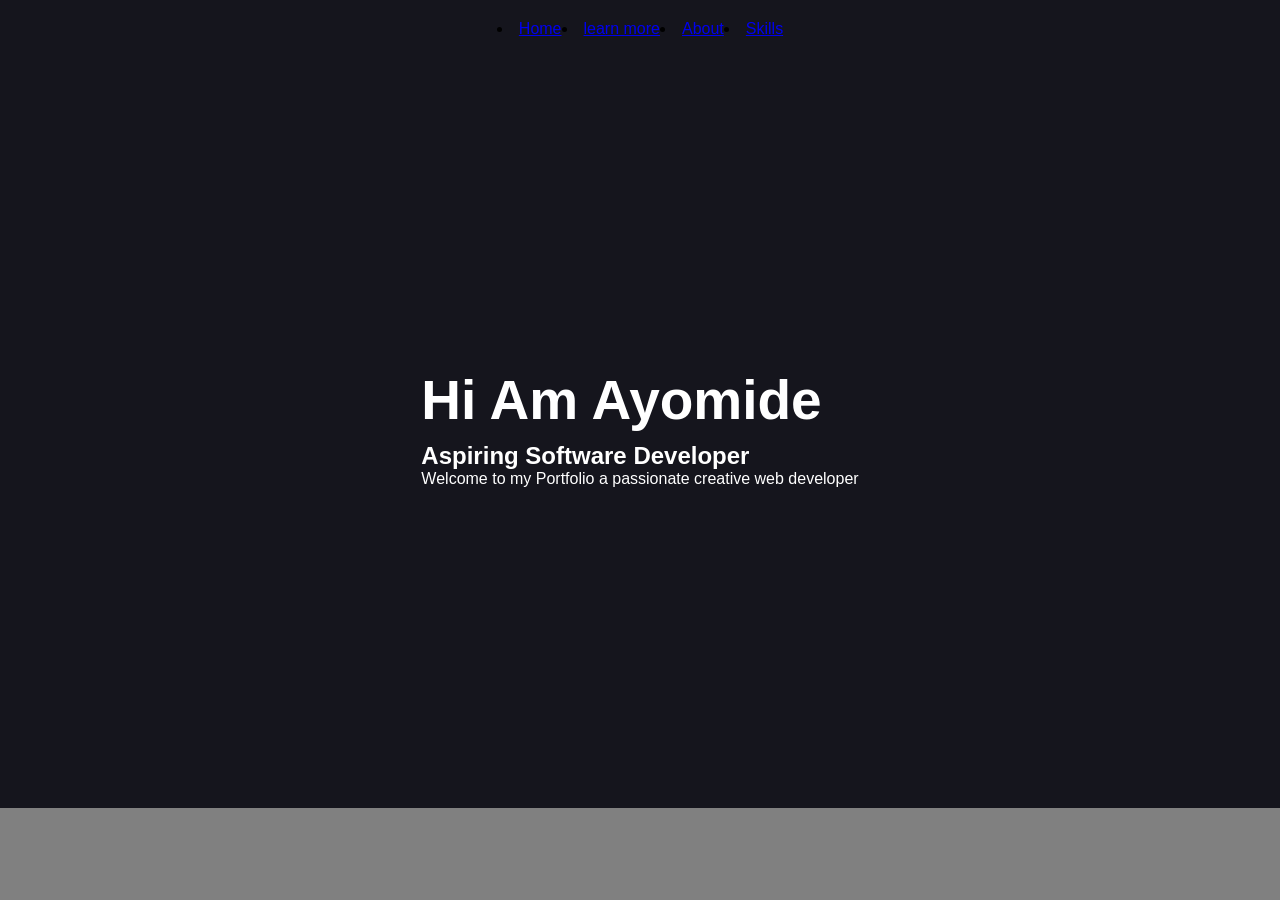
==== index.html @ d49d437d "updated link" ====
<!DOCTYPE html>
<html lang="en">
<head>
    <meta charset="UTF-8">
    <meta name="viewport" content="width=device-width, initial-scale=1.0">
    <title>Document</title>
    <link rel="stylesheet" href="portforlio.css">
</head>
<body>
    <section3320
     class="tabs">
     <nav>
           <li><a href="#Home">Home</a></li> 
            <li><a href="#Learn More">learn more</a></li>
            <li><a href="#About">About</a></li>
           <li> <a href="#Skills">Skills</a></li>
        </nav>
    </section>
    
   
    <div class="hero">
        <div class="info">
            <h1>Hi Am Ayomide</h1>
            <h2>Aspiring Software Developer</h2>
            <p>Welcome to my Portfolio
                a passionate creative web developer 
            </p>
        </div>
    </div>
</body>
</html>
---- portforlio.css ----
*{
    margin: 0px;
    padding: 0px;
    box-sizing: border-box;
}
body{
    background-color: grey;
    font-family: Arial, Helvetica, sans-serif;
}
.tabs{
background-color: #15151d;
padding:20px 8%;
display: flex;
justify-content: space-around;
flex-direction: column;
align-items: center;
gap: 30px;
}
.tabs nav{
    display: flex;
    flex-direction: row
    gap: 40px;
}
.tab nav li{
    margin: 35px;
}
.hero{
    min-height: 80vh;
    display: flex;
    padding:60px 8%;
    color: white;
align-items: center;
}
.info h1{
    font-size: 55px;
    margin-bottom: 10px;
    
}
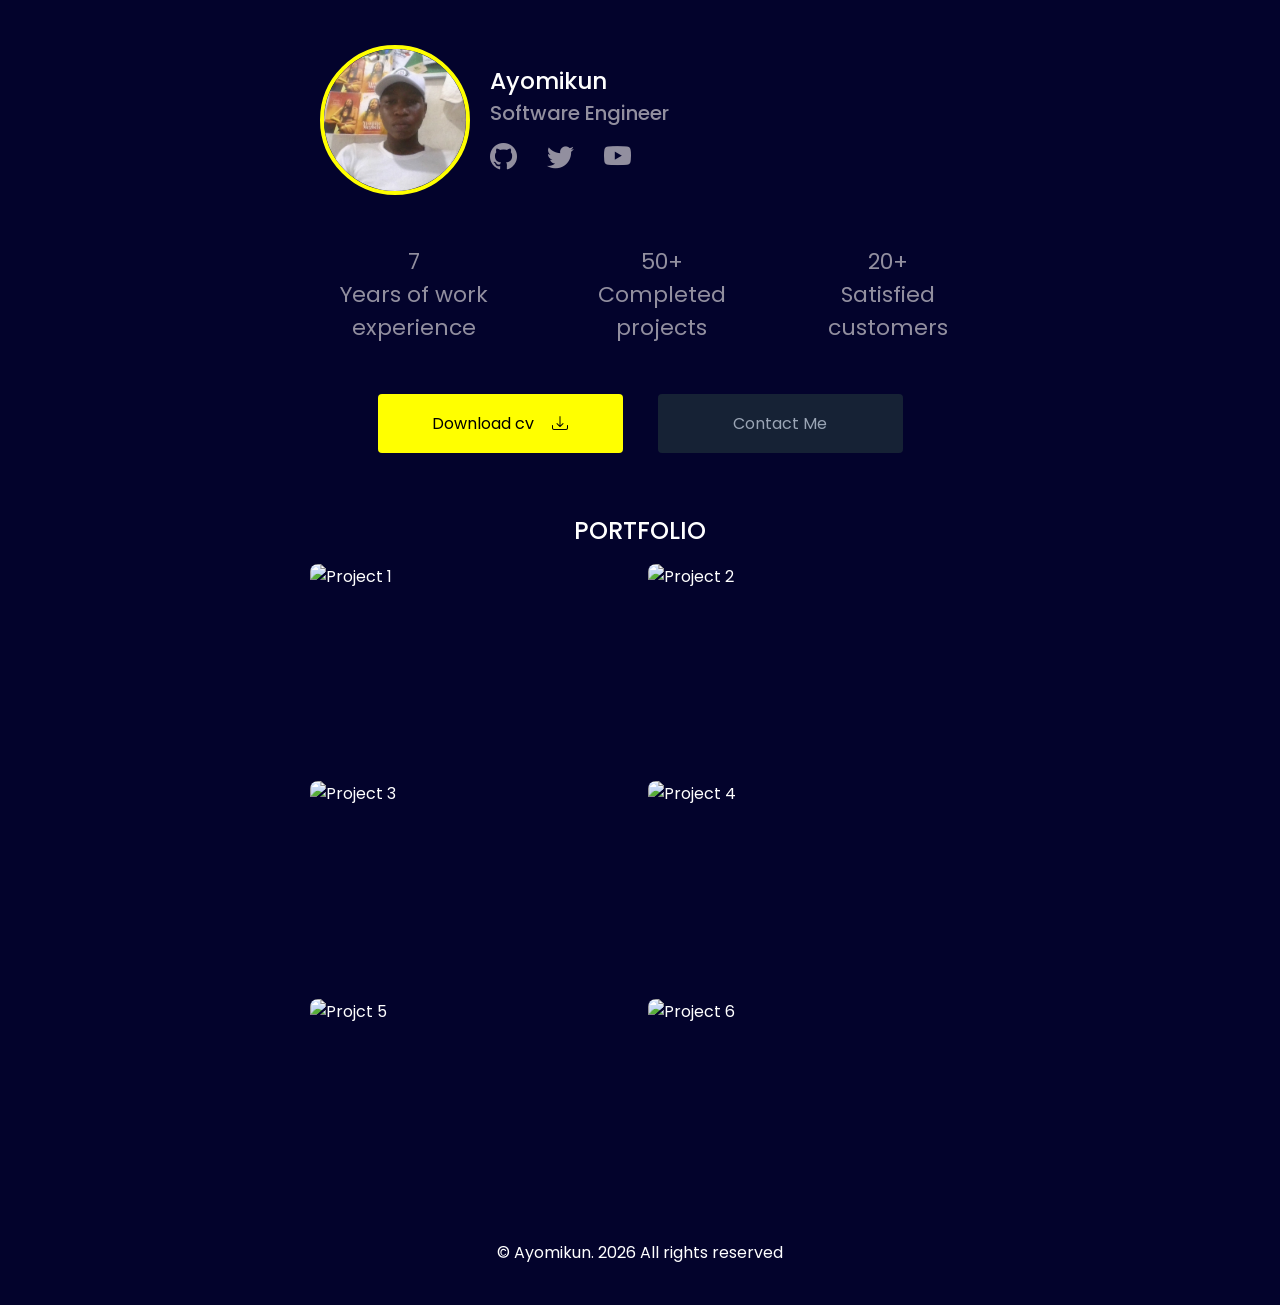
==== commit 49ac7702: "anything" ====
--- a/index.html
+++ b/index.html
@@ -3,29 +3,61 @@
 <head>
     <meta charset="UTF-8">
     <meta name="viewport" content="width=device-width, initial-scale=1.0">
-    <title>Document</title>
+    <title>Ayomikun Portfolio</title>
+    <link rel="stylesheet" href="https://cdn.jsdelivr.net/npm/bootstrap-icons@1.13.2/font/bootstrap-icons.min.css">
     <link rel="stylesheet" href="portforlio.css">
 </head>
 <body>
-    <section3320
-     class="tabs">
-     <nav>
-           <li><a href="#Home">Home</a></li> 
-            <li><a href="#Learn More">learn more</a></li>
-            <li><a href="#About">About</a></li>
-           <li> <a href="#Skills">Skills</a></li>
-        </nav>
-    </section>
-    
+    <main>
+         <section>
+          
+          <section class="first-info">
+  <img src="WIN_20261116_16_30_23_Pro.jpg" alt="Ayomikun" class="ayo-image">
+  <div class="name-info">
+    <h1>Ayomikun</h1>
+    <p class="ette">Software Engineer</p>
+      <div class="tarmac">
+         <i><i class="bi bi-github"></i></i>
+        <i class="bi bi-twitter"></i>
+        <i class="bi bi-youtube"></i>
+      </div>
+  </div>
+</section>
+     <section class="stats">    
+    <div>
+      <span><p>7</p></span>
+      <p>Years of work experience</p>
+    </div>
+    <div>
+      <span><p>50+</p></span>
+      <p> Completed projects</p>
+    </div>
+    <div>
+      <span><p>20+</p></span>
+      <p>Satisfied customers</p>
+    </div>
+  </section>
+  <section class="button">
+    <a href="" class="first-button">Download cv
+    <i class="bi bi-download"></i>
+    </a>
+  <a href="" class="last-button">Contact Me</a>
+  </section>
+    <section>
+  <h2>PORTFOLIO</h2>
+        <div class="grid">
+            <img src="https://img.magnific.com/free-vector/creative-landing-page-template-with-login-form_125964-4623.jpg?semt=ais_hybrid&w=740&q=80" alt="Project 1">
+            <img src="https://media.istockphoto.com/id/1297832726/photo/portrait-of-a-smiling-young-businessman.jpg?s=612x612&w=0&k=20&c=32Qg7TnqfGkrDwTL3q0X0Kx9ab3JDzuqxzp4poH39zc=" alt="Project 2">
+            <img src="https://cb2.scene7.com/is/image/CB2/GalleryBlackFrmCllctnWMtsFHS23" alt="Project 3">
+            <img src="https://img.magnific.com/premium-photo/blank-menu-mockup-add-your-design_939485-17834.jpg?semt=ais_hybrid&w=740&q=80" alt="Project 4">
+            <img src="https://img.magnific.com/free-vector/making-new-memories-travel-mobile-app_23-2148497898.jpg?semt=ais_hybrid&w=740&q=80" alt="Projct 5">
+            <img src="https://encrypted-tbn0.gstatic.com/images?q=tbn:ANd9GcS70lKw4ciQ2Dt25IuxEwRSOmLBcISk6GmXTsSUSqAJALcZvAKRExDsGGo&s=10" alt="Project 6">
+        </div>
+</section>
+<footer>
+  <p>© Ayomikun. 2026 All rights reserved</p>
+</footer>
+    </main>
    
-    <div class="hero">
-        <div class="info">
-            <h1>Hi Am Ayomide</h1>
-            <h2>Aspiring Software Developer</h2>
-            <p>Welcome to my Portfolio
-                a passionate creative web developer 
-            </p>
-        </div>
-    </div>
 </body>
 </html>
--- a/portforlio.css
+++ b/portforlio.css
@@ -1,38 +1,116 @@
+@import url('https://fonts.googleapis.com/css2?family=Poppins:ital,wght@0,100;0,200;0,300;0,400;0,500;0,600;0,700;0,800;0,900;1,100;1,200;1,300;1,400;1,500;1,600;1,700;1,800;1,900&display=swap');
 *{
     margin: 0px;
     padding: 0px;
     box-sizing: border-box;
 }
 body{
-    background-color: grey;
-    font-family: Arial, Helvetica, sans-serif;
+    background-color: rgb(3, 3, 44);
+    font-family: "Poppins", sans-serif;
 }
-.tabs{
-background-color: #15151d;
-padding:20px 8%;
-display: flex;
-justify-content: space-around;
-flex-direction: column;
-align-items: center;
-gap: 30px;
+main{
+  color: white;
+  max-width: 700px;
+  margin: 0 auto;
+  min-height: 100vh;
 }
-.tabs nav{
+.ayo-image{
+     width: 150px;
+    height: 150px;
+    border-radius: 50%;
+    border: 4px solid yellow;
+    object-fit: cover;
+}
+.first-info{
+     font-size: 20px;
+    font-weight: 500;
+    
+    margin-top: 15px;
+    color: white;
+       display: flex;
+    align-items: center;
+    gap: 20px;
+    padding: 30px;
+}
+.first-info h1{
+  font-weight: 500;
+}
+
+.icons{
+      display: flex;
+  gap: 14px;
+}
+.stats {
+  display: flex;
+  justify-content: center;
+  gap: 60px;
+  padding: 20px;
+  text-align: center;
+  font-size: 22px;
+  color: rgba(244, 238, 238, 0.597);
+}
+a{
+  display: flex;
+  justify-content: center;
+  text-decoration: none;
+  gap: 18px;
+  padding: 17px 20px;
+  text-align: center;
+  width: 35%;
+  font-size: 16px;
+ }
+ .first-button{
+    background: yellow;
+  color: black;
+  border: none;
+  border-radius: 4px;
+  cursor: pointer;
+ }
+.last-button{
+  background: #162235;
+  color: #9aa5b5;
+  border: none;
+  border-radius: 4px;
+  cursor: pointer;
+}
+.button{
     display: flex;
-    flex-direction: row
-    gap: 40px;
+    justify-content: center;
+    gap: 35px;
+    margin-top: 30px;
 }
-.tab nav li{
-    margin: 35px;
+h2 {
+  font-size: 24px;
+  font-weight: 500;
+  text-align: center;
+  margin: 60px 0 16px;
 }
-.hero{
-    min-height: 80vh;
-    display: flex;
-    padding:60px 8%;
-    color: white;
-align-items: center;
+.grid {
+  display: grid;
+  grid-template-columns: repeat(2, minmax(0, 1fr));
+  gap: 16px;
+  max-width: 700px;
+  margin: 0 auto;
+  padding: 0 20px;
 }
-.info h1{
-    font-size: 55px;
-    margin-bottom: 10px;
-    
+.grid img {
+  width: 100%;
+  aspect-ratio: 16 / 10;
+  object-fit: cover;
+  border-radius: 8px;
+  display: block;
+}
+footer {
+  text-align: center;
+  padding: 40px 20px;
+}
+.ette{
+  color: rgba(244, 238, 238, 0.597);
+}
+.tarmac{
+  display:flex;
+  column-gap: 30px;
+  margin-top: 10px;
+  font-size: 27px;
+   color: rgba(244, 238, 238, 0.597);
 }
